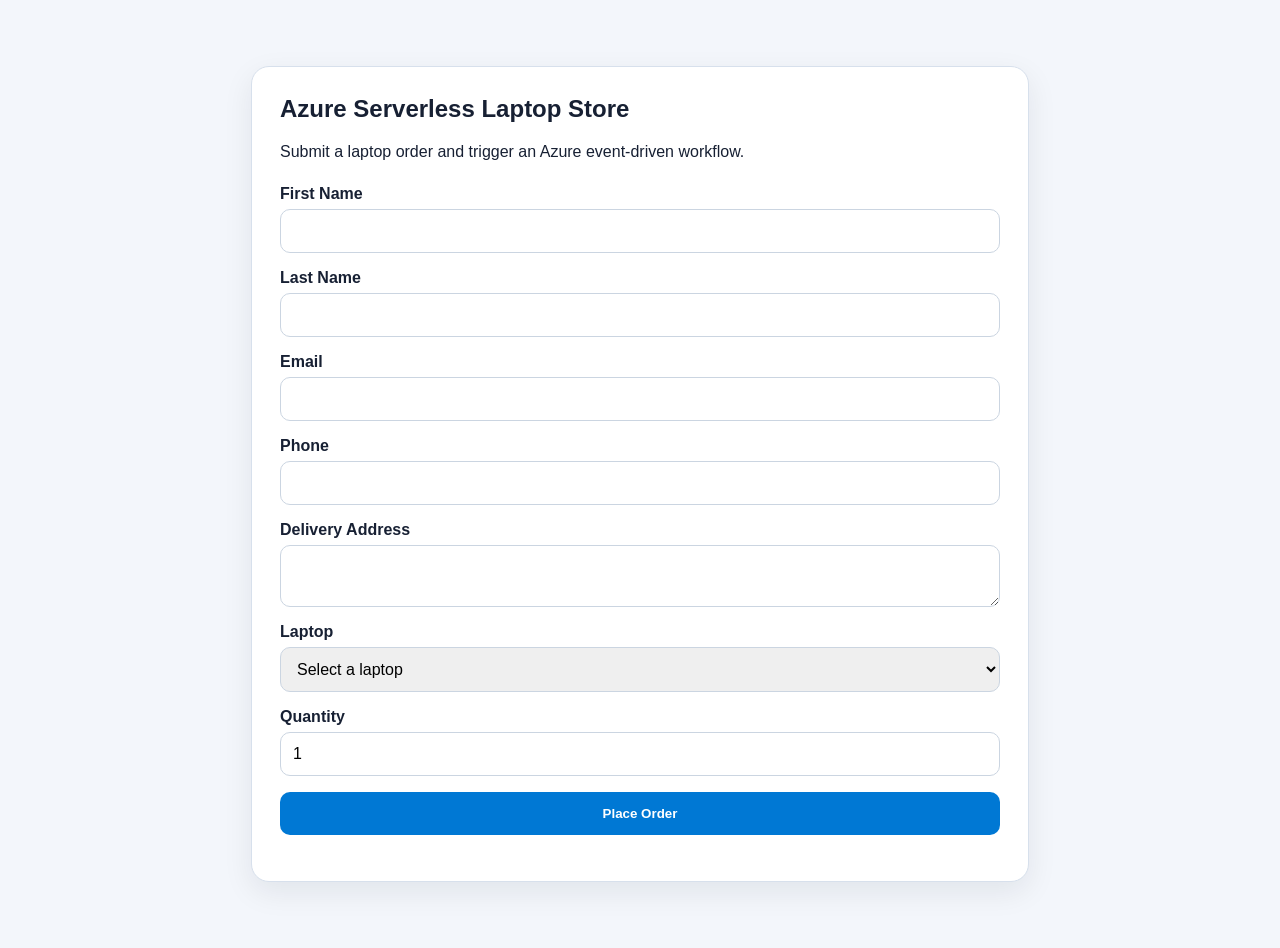
==== index.html @ 23d53149 "feat: serve frontend from repo root for GitHub Pages deployment" ====
<!DOCTYPE html>
<html lang="en">
<head>
  <meta charset="UTF-8" />
  <meta name="viewport" content="width=device-width, initial-scale=1.0" />
  <title>Azure Serverless Laptop Order Store</title>
  <link rel="stylesheet" href="styles.css" />
</head>
<body>
  <main class="container">
    <section class="card">
      <h1>Azure Serverless Laptop Store</h1>
      <p>Submit a laptop order and trigger an Azure event-driven workflow.</p>
      <form id="orderForm">
        <label>First Name<input type="text" id="firstName" required /></label>
        <label>Last Name<input type="text" id="lastName" required /></label>
        <label>Email<input type="email" id="email" required /></label>
        <label>Phone<input type="tel" id="phone" required /></label>
        <label>Delivery Address<textarea id="address" required></textarea></label>
        <label>Laptop<select id="productId" required>
          <option value="">Select a laptop</option>
          <option value="LAPTOP-001">NimbusBook Pro 14</option>
          <option value="LAPTOP-002">AzureBook Air 13</option>
          <option value="LAPTOP-003">CloudStation 15</option>
        </select></label>
        <label>Quantity<input type="number" id="quantity" min="1" value="1" required /></label>
        <button type="submit">Place Order</button>
      </form>
      <div id="result"></div>
    </section>
  </main>
  <script src="app.js"></script>
</body>
</html>
---- styles.css ----
body{margin:0;font-family:Arial,sans-serif;background:#f3f6fb;color:#172033}.container{min-height:100vh;display:grid;place-items:center;padding:24px}.card{width:100%;max-width:720px;background:#fff;border:1px solid #d7e0ec;border-radius:18px;padding:28px;box-shadow:0 10px 30px rgba(15,23,42,.08)}h1{margin-top:0}form{display:grid;gap:16px;margin-top:24px}label{display:grid;gap:6px;font-weight:700}input,textarea,select{border:1px solid #cbd5e1;border-radius:10px;padding:12px;font-size:16px}button{border:none;border-radius:10px;padding:14px 18px;background:#0078d4;color:#fff;font-weight:700;cursor:pointer}button:hover{background:#005ea6}#result{margin-top:18px;font-weight:700}
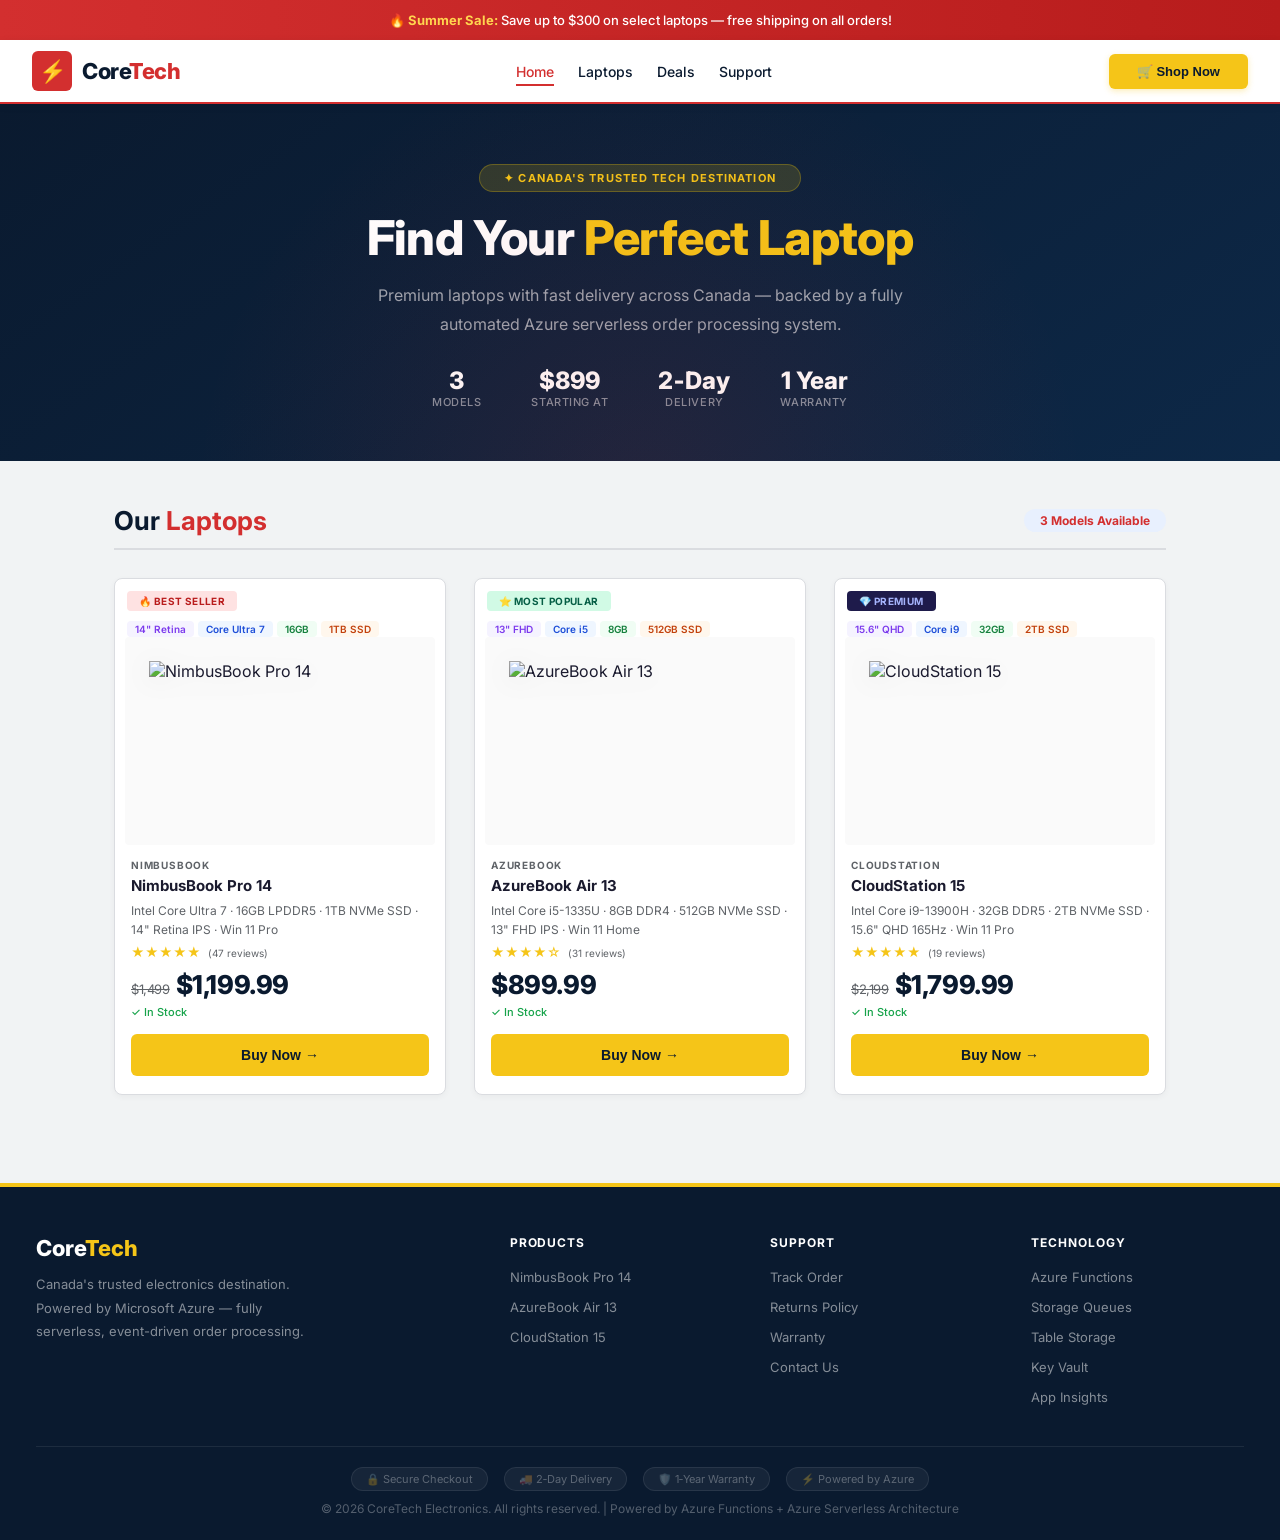
==== commit 24f4edf5: "feat: replace plain order form with CoreTech professional storefront" ====
--- a/index.html
+++ b/index.html
@@ -1,34 +1,391 @@
 <!DOCTYPE html>
 <html lang="en">
 <head>
-  <meta charset="UTF-8" />
-  <meta name="viewport" content="width=device-width, initial-scale=1.0" />
-  <title>Azure Serverless Laptop Order Store</title>
-  <link rel="stylesheet" href="styles.css" />
+  <meta charset="UTF-8"/>
+  <meta name="viewport" content="width=device-width, initial-scale=1.0"/>
+  <title>CoreTech — Canada's Electronics Destination</title>
+  <link href="https://fonts.googleapis.com/css2?family=Inter:wght@300;400;500;600;700;800&display=swap" rel="stylesheet"/>
+  <style>
+    :root{--navy:#0a1a2f;--red:#d32f2f;--red-dk:#b71c1c;--gold:#f5c518;--text:#1a1a2e;--muted:#5f6368;--border:#dadce0;--bg:#f1f3f4;--card:#ffffff;--r:8px;}
+    *,*::before,*::after{box-sizing:border-box;margin:0;padding:0;}
+    body{font-family:'Inter',sans-serif;background:var(--bg);color:var(--text);}
+    nav{background:#fff;display:flex;align-items:center;justify-content:space-between;padding:0 32px;height:64px;position:sticky;top:0;z-index:100;box-shadow:0 2px 8px rgba(0,0,0,.08);border-bottom:2px solid var(--red);}
+    .n-logo{display:flex;align-items:center;gap:10px;text-decoration:none;}
+    .n-icon{width:40px;height:40px;background:var(--red);border-radius:6px;display:flex;align-items:center;justify-content:center;font-size:22px;color:#fff;font-weight:800;}
+    .n-txt{font-size:22px;font-weight:800;color:var(--navy);letter-spacing:-.5px;}
+    .n-txt span{color:var(--red);}
+    .n-links{display:flex;gap:24px;list-style:none;}
+    .n-links a{color:var(--navy);font-size:14px;font-weight:500;text-decoration:none;transition:color .2s;padding:4px 0;border-bottom:2px solid transparent;}
+    .n-links a:hover,.n-links a.active{color:var(--red);border-bottom-color:var(--red);}
+    .n-cta{background:var(--gold);color:var(--navy);padding:10px 28px;border-radius:6px;font-size:13px;font-weight:700;text-decoration:none;transition:all .2s;box-shadow:0 2px 6px rgba(245,197,24,.3);cursor:pointer;border:none;}
+    .n-cta:hover{background:#e6b800;transform:scale(1.02);}
+    .promo{background:linear-gradient(90deg,var(--red),#b71c1c);text-align:center;padding:12px;color:#fff;font-size:13px;font-weight:500;}
+    .promo strong{font-weight:700;color:#ffd54f;}
+    .hero{background:linear-gradient(145deg,#0a1a2f 0%,#0d2847 100%);padding:60px 36px 52px;text-align:center;position:relative;overflow:hidden;}
+    .hero::before{content:'';position:absolute;top:-60px;left:50%;transform:translateX(-50%);width:900px;height:900px;background:radial-gradient(circle,rgba(211,47,47,.12) 0%,transparent 70%);pointer-events:none;}
+    .h-pill{display:inline-block;background:rgba(255,215,0,.15);color:var(--gold);border:1px solid rgba(255,215,0,.25);padding:6px 24px;border-radius:30px;font-size:11px;font-weight:700;letter-spacing:.1em;text-transform:uppercase;margin-bottom:20px;}
+    .hero h1{font-size:48px;font-weight:800;color:#fff;line-height:1.1;letter-spacing:-.6px;margin-bottom:16px;}
+    .hero h1 span{color:var(--gold);}
+    .hero p{font-size:16px;color:rgba(255,255,255,.6);max-width:560px;margin:0 auto 28px;line-height:1.8;}
+    .h-stats{display:flex;justify-content:center;gap:50px;}
+    .h-stat .v{font-size:24px;font-weight:800;color:#fff;}
+    .h-stat .l{font-size:11px;color:rgba(255,255,255,.5);font-weight:500;letter-spacing:.05em;text-transform:uppercase;}
+    .pw{max-width:1100px;margin:0 auto;padding:44px 24px 64px;}
+    .sh{display:flex;align-items:center;justify-content:space-between;margin-bottom:28px;border-bottom:2px solid var(--border);padding-bottom:12px;}
+    .sh h2{font-size:26px;font-weight:700;color:var(--navy);}
+    .sh h2 span{color:var(--red);}
+    .cp{background:#e8f0fe;color:var(--red);font-size:12px;font-weight:700;padding:4px 16px;border-radius:30px;}
+    .grid{display:grid;grid-template-columns:repeat(3,1fr);gap:28px;}
+    @media(max-width:900px){.grid{grid-template-columns:repeat(2,1fr);}}
+    @media(max-width:600px){.grid{grid-template-columns:1fr;}}
+    .card{background:var(--card);border-radius:var(--r);display:flex;flex-direction:column;overflow:hidden;transition:transform .25s,box-shadow .25s;border:1px solid var(--border);box-shadow:0 2px 6px rgba(0,0,0,.04);}
+    .card:hover{transform:translateY(-6px);box-shadow:0 16px 32px rgba(0,0,0,.1);border-color:var(--red);}
+    .cb{display:inline-block;font-size:10px;font-weight:700;text-transform:uppercase;letter-spacing:.04em;padding:4px 12px;border-radius:4px;margin:12px 0 0 12px;}
+    .badge-row{min-height:30px;}
+    .b-hot{background:#fee2e2;color:#b91c1c;}
+    .b-prem{background:#1e1b4b;color:#a5b4fc;}
+    .b-new{background:#d1fae5;color:#065f46;}
+    .sr{display:flex;flex-wrap:wrap;gap:4px;padding:10px 12px 0;}
+    .sp{font-size:10px;font-weight:600;padding:2px 8px;border-radius:4px;background:#f1f3f4;color:var(--muted);}
+    .sc{background:#f5f3ff;color:#7c3aed;}
+    .su{background:#eff6ff;color:#1d4ed8;}
+    .sm{background:#f0fdf4;color:#15803d;}
+    .ss{background:#fff7ed;color:#c2410c;}
+    .lv-wrap{padding:20px 20px 8px;background:#fafafa;border-radius:4px;margin:0 10px;}
+    .laptop-img{width:100%;height:180px;object-fit:contain;padding:4px;display:block;filter:drop-shadow(0 4px 12px rgba(0,0,0,.06));}
+    .cb-body{padding:14px 16px 18px;flex:1;display:flex;flex-direction:column;gap:5px;}
+    .c-brand{font-size:10px;font-weight:700;color:var(--muted);text-transform:uppercase;letter-spacing:.08em;}
+    .c-name{font-size:15px;font-weight:700;color:var(--text);line-height:1.3;}
+    .c-spec{font-size:12px;color:var(--muted);line-height:1.6;flex:1;}
+    .c-star{font-size:13px;color:var(--gold);}
+    .c-star span{font-size:10px;color:var(--muted);margin-left:3px;}
+    .c-price{font-size:26px;font-weight:800;letter-spacing:-.4px;color:var(--navy);margin-top:4px;}
+    .c-price .was{font-size:13px;font-weight:400;color:var(--muted);text-decoration:line-through;margin-right:6px;}
+    .c-av{font-size:11px;font-weight:500;}
+    .av-y{color:#16a34a;}
+    .btn-buy{display:block;width:100%;padding:13px 14px;background:var(--gold);color:var(--navy);text-align:center;text-decoration:none;border-radius:6px;font-size:14px;font-weight:700;transition:all .2s;margin-top:10px;border:none;cursor:pointer;}
+    .btn-buy:hover{background:#e6b800;transform:scale(1.01);box-shadow:0 4px 12px rgba(245,197,24,.25);}
+
+    /* MODAL */
+    .modal-overlay{display:none;position:fixed;inset:0;background:rgba(0,0,0,.55);z-index:1000;align-items:center;justify-content:center;padding:16px;}
+    .modal-overlay.active{display:flex;}
+    .modal{background:#fff;border-radius:12px;width:100%;max-width:480px;padding:32px;position:relative;box-shadow:0 24px 64px rgba(0,0,0,.2);}
+    .modal-close{position:absolute;top:16px;right:20px;font-size:22px;cursor:pointer;color:var(--muted);background:none;border:none;line-height:1;}
+    .modal-close:hover{color:var(--text);}
+    .modal-title{font-size:20px;font-weight:800;color:var(--navy);margin-bottom:4px;}
+    .modal-sub{font-size:13px;color:var(--muted);margin-bottom:20px;}
+    .modal-laptop{background:#f8faff;border:1px solid #dbeafe;border-radius:8px;padding:10px 14px;margin-bottom:20px;font-size:13px;font-weight:600;color:var(--navy);}
+    .modal-laptop span{color:var(--red);}
+    .form-row{display:grid;grid-template-columns:1fr 1fr;gap:12px;}
+    .form-group{display:flex;flex-direction:column;gap:5px;margin-bottom:12px;}
+    .form-group label{font-size:12px;font-weight:600;color:var(--text);}
+    .form-group input,.form-group textarea{padding:10px 12px;border:1.5px solid var(--border);border-radius:6px;font-size:13px;font-family:'Inter',sans-serif;outline:none;transition:border .2s;}
+    .form-group input:focus,.form-group textarea:focus{border-color:var(--navy);}
+    .form-group textarea{resize:vertical;min-height:70px;}
+    .qty-row{display:flex;align-items:center;gap:12px;}
+    .qty-row input{width:80px;text-align:center;}
+    .modal-submit{width:100%;padding:13px;background:var(--navy);color:#fff;border:none;border-radius:8px;font-size:15px;font-weight:700;cursor:pointer;transition:background .2s;margin-top:8px;}
+    .modal-submit:hover{background:#0d2847;}
+    .modal-submit:disabled{background:#aaa;cursor:not-allowed;}
+
+    /* SUCCESS / ERROR states */
+    .result-box{display:none;padding:16px;border-radius:8px;margin-top:16px;font-size:13px;font-weight:500;}
+    .result-box.success{display:block;background:#d1fae5;color:#065f46;border:1px solid #6ee7b7;}
+    .result-box.error{display:block;background:#fee2e2;color:#b91c1c;border:1px solid #fca5a5;}
+
+    footer{background:#0a1a2f;color:rgba(255,255,255,.7);padding:48px 36px 24px;margin-top:24px;border-top:4px solid var(--gold);}
+    .fg{display:grid;grid-template-columns:2fr 1fr 1fr 1fr;gap:48px;max-width:1380px;margin:0 auto 40px;}
+    .fa .br{font-size:22px;font-weight:800;color:#fff;margin-bottom:12px;}
+    .fa .br span{color:var(--gold);}
+    .fa p{font-size:13px;line-height:1.8;max-width:280px;color:rgba(255,255,255,.5);}
+    .fc h4{font-size:12px;font-weight:700;color:#fff;text-transform:uppercase;letter-spacing:.08em;margin-bottom:16px;}
+    .fc ul{list-style:none;display:flex;flex-direction:column;gap:10px;}
+    .fc ul a{font-size:13px;color:rgba(255,255,255,.5);text-decoration:none;transition:color .2s;}
+    .fc ul a:hover{color:var(--gold);}
+    .fb{border-top:1px solid rgba(255,255,255,.08);padding-top:20px;text-align:center;font-size:12px;color:rgba(255,255,255,.3);max-width:1380px;margin:0 auto;}
+    .fbd{display:flex;justify-content:center;gap:16px;margin-bottom:10px;}
+    .fbdg{background:rgba(255,255,255,.05);border:1px solid rgba(255,255,255,.08);padding:4px 14px;border-radius:30px;font-size:11px;}
+  </style>
 </head>
 <body>
-  <main class="container">
-    <section class="card">
-      <h1>Azure Serverless Laptop Store</h1>
-      <p>Submit a laptop order and trigger an Azure event-driven workflow.</p>
-      <form id="orderForm">
-        <label>First Name<input type="text" id="firstName" required /></label>
-        <label>Last Name<input type="text" id="lastName" required /></label>
-        <label>Email<input type="email" id="email" required /></label>
-        <label>Phone<input type="tel" id="phone" required /></label>
-        <label>Delivery Address<textarea id="address" required></textarea></label>
-        <label>Laptop<select id="productId" required>
-          <option value="">Select a laptop</option>
-          <option value="LAPTOP-001">NimbusBook Pro 14</option>
-          <option value="LAPTOP-002">AzureBook Air 13</option>
-          <option value="LAPTOP-003">CloudStation 15</option>
-        </select></label>
-        <label>Quantity<input type="number" id="quantity" min="1" value="1" required /></label>
-        <button type="submit">Place Order</button>
-      </form>
-      <div id="result"></div>
-    </section>
-  </main>
-  <script src="app.js"></script>
+
+<div class="promo">🔥 <strong>Summer Sale:</strong> Save up to $300 on select laptops — free shipping on all orders!</div>
+
+<nav>
+  <a href="index.html" class="n-logo">
+    <div class="n-icon">⚡</div>
+    <span class="n-txt">Core<span>Tech</span></span>
+  </a>
+  <ul class="n-links">
+    <li><a href="index.html" class="active">Home</a></li>
+    <li><a href="#laptops">Laptops</a></li>
+    <li><a href="#laptops">Deals</a></li>
+    <li><a href="#laptops">Support</a></li>
+  </ul>
+  <button class="n-cta" onclick="document.getElementById('laptops').scrollIntoView({behavior:'smooth'})">🛒 Shop Now</button>
+</nav>
+
+<div class="hero">
+  <div class="h-pill">✦ Canada's Trusted Tech Destination</div>
+  <h1>Find Your <span>Perfect Laptop</span></h1>
+  <p>Premium laptops with fast delivery across Canada — backed by a fully automated Azure serverless order processing system.</p>
+  <div class="h-stats">
+    <div class="h-stat"><div class="v">3</div><div class="l">Models</div></div>
+    <div class="h-stat"><div class="v">$899</div><div class="l">Starting At</div></div>
+    <div class="h-stat"><div class="v">2‑Day</div><div class="l">Delivery</div></div>
+    <div class="h-stat"><div class="v">1 Year</div><div class="l">Warranty</div></div>
+  </div>
+</div>
+
+<div class="pw" id="laptops">
+  <div class="sh">
+    <h2>Our <span>Laptops</span></h2>
+    <span class="cp">3 Models Available</span>
+  </div>
+  <div class="grid">
+
+    <!-- 1: NimbusBook Pro 14 -->
+    <div class="card">
+      <div class="badge-row"><div class="cb b-hot">🔥 Best Seller</div></div>
+      <div class="sr">
+        <span class="sp sc">14" Retina</span>
+        <span class="sp su">Core Ultra 7</span>
+        <span class="sp sm">16GB</span>
+        <span class="sp ss">1TB SSD</span>
+      </div>
+      <div class="lv-wrap">
+        <img src="https://cdn2.electronicscrazy.sg/Productimage/2022-08-0801-36-2446.webp" alt="NimbusBook Pro 14" class="laptop-img"/>
+      </div>
+      <div class="cb-body">
+        <div class="c-brand">NimbusBook</div>
+        <div class="c-name">NimbusBook Pro 14</div>
+        <div class="c-spec">Intel Core Ultra 7 · 16GB LPDDR5 · 1TB NVMe SSD · 14" Retina IPS · Win 11 Pro</div>
+        <div class="c-star">★★★★★ <span>(47 reviews)</span></div>
+        <div class="c-price"><span class="was">$1,499</span>$1,199.99</div>
+        <div class="c-av av-y">✓ In Stock</div>
+        <button class="btn-buy" onclick="openModal('NimbusBook Pro 14', '$1,199.99')">Buy Now →</button>
+      </div>
+    </div>
+
+    <!-- 2: AzureBook Air 13 -->
+    <div class="card">
+      <div class="badge-row"><div class="cb b-new">⭐ Most Popular</div></div>
+      <div class="sr">
+        <span class="sp sc">13" FHD</span>
+        <span class="sp su">Core i5</span>
+        <span class="sp sm">8GB</span>
+        <span class="sp ss">512GB SSD</span>
+      </div>
+      <div class="lv-wrap">
+        <img src="https://m.media-amazon.com/images/I/61GJTwv3WQL.jpg" alt="AzureBook Air 13" class="laptop-img"/>
+      </div>
+      <div class="cb-body">
+        <div class="c-brand">AzureBook</div>
+        <div class="c-name">AzureBook Air 13</div>
+        <div class="c-spec">Intel Core i5-1335U · 8GB DDR4 · 512GB NVMe SSD · 13" FHD IPS · Win 11 Home</div>
+        <div class="c-star">★★★★☆ <span>(31 reviews)</span></div>
+        <div class="c-price">$899.99</div>
+        <div class="c-av av-y">✓ In Stock</div>
+        <button class="btn-buy" onclick="openModal('AzureBook Air 13', '$899.99')">Buy Now →</button>
+      </div>
+    </div>
+
+    <!-- 3: CloudStation 15 -->
+    <div class="card">
+      <div class="badge-row"><div class="cb b-prem">💎 Premium</div></div>
+      <div class="sr">
+        <span class="sp sc">15.6" QHD</span>
+        <span class="sp su">Core i9</span>
+        <span class="sp sm">32GB</span>
+        <span class="sp ss">2TB SSD</span>
+      </div>
+      <div class="lv-wrap">
+        <img src="https://www.pc-canada.com/dd2/img/item/A-1500x1500/8749099.jpg" alt="CloudStation 15" class="laptop-img"/>
+      </div>
+      <div class="cb-body">
+        <div class="c-brand">CloudStation</div>
+        <div class="c-name">CloudStation 15</div>
+        <div class="c-spec">Intel Core i9-13900H · 32GB DDR5 · 2TB NVMe SSD · 15.6" QHD 165Hz · Win 11 Pro</div>
+        <div class="c-star">★★★★★ <span>(19 reviews)</span></div>
+        <div class="c-price"><span class="was">$2,199</span>$1,799.99</div>
+        <div class="c-av av-y">✓ In Stock</div>
+        <button class="btn-buy" onclick="openModal('CloudStation 15', '$1,799.99')">Buy Now →</button>
+      </div>
+    </div>
+
+  </div>
+</div>
+
+<!-- ORDER MODAL -->
+<div class="modal-overlay" id="orderModal">
+  <div class="modal">
+    <button class="modal-close" onclick="closeModal()">✕</button>
+    <div class="modal-title">Complete Your Order</div>
+    <div class="modal-sub">Fill in your details below to place your order.</div>
+
+    <div class="modal-laptop">
+      🛒 Ordering: <span id="modalLaptopName">—</span> &nbsp;·&nbsp; <span id="modalLaptopPrice">—</span>
+    </div>
+
+    <div class="form-row">
+      <div class="form-group">
+        <label>First Name *</label>
+        <input type="text" id="firstName" placeholder="Rahat" required/>
+      </div>
+      <div class="form-group">
+        <label>Last Name *</label>
+        <input type="text" id="lastName" placeholder="Anik" required/>
+      </div>
+    </div>
+
+    <div class="form-group">
+      <label>Email Address *</label>
+      <input type="email" id="email" placeholder="you@example.com" required/>
+    </div>
+
+    <div class="form-group">
+      <label>Phone Number *</label>
+      <input type="tel" id="phone" placeholder="416-555-1234" required/>
+    </div>
+
+    <div class="form-group">
+      <label>Delivery Address *</label>
+      <textarea id="deliveryAddress" placeholder="123 Main St, Toronto, ON M5V 1A1"></textarea>
+    </div>
+
+    <div class="form-group">
+      <label>Quantity *</label>
+      <div class="qty-row">
+        <input type="number" id="quantity" value="1" min="1" max="10"/>
+        <span style="font-size:12px;color:var(--muted);">Max 10 per order</span>
+      </div>
+    </div>
+
+    <button class="modal-submit" id="submitBtn" onclick="submitOrder()">
+      Place Order →
+    </button>
+
+    <div class="result-box" id="resultBox"></div>
+  </div>
+</div>
+
+<footer>
+  <div class="fg">
+    <div class="fa">
+      <div class="br">Core<span>Tech</span></div>
+      <p>Canada's trusted electronics destination. Powered by Microsoft Azure — fully serverless, event-driven order processing.</p>
+    </div>
+    <div class="fc"><h4>Products</h4><ul><li><a href="#laptops">NimbusBook Pro 14</a></li><li><a href="#laptops">AzureBook Air 13</a></li><li><a href="#laptops">CloudStation 15</a></li></ul></div>
+    <div class="fc"><h4>Support</h4><ul><li><a href="#">Track Order</a></li><li><a href="#">Returns Policy</a></li><li><a href="#">Warranty</a></li><li><a href="#">Contact Us</a></li></ul></div>
+    <div class="fc"><h4>Technology</h4><ul><li><a href="#">Azure Functions</a></li><li><a href="#">Storage Queues</a></li><li><a href="#">Table Storage</a></li><li><a href="#">Key Vault</a></li><li><a href="#">App Insights</a></li></ul></div>
+  </div>
+  <div class="fb">
+    <div class="fbd">
+      <span class="fbdg">🔒 Secure Checkout</span>
+      <span class="fbdg">🚚 2‑Day Delivery</span>
+      <span class="fbdg">🛡️ 1‑Year Warranty</span>
+      <span class="fbdg">⚡ Powered by Azure</span>
+    </div>
+    <p>© 2026 CoreTech Electronics. All rights reserved. | Powered by Azure Functions + Azure Serverless Architecture</p>
+  </div>
+</footer>
+
+<script>
+  const AZURE_ENDPOINT = 'https://func-order-processing-dev.azurewebsites.net/api/submit_order';
+
+  let currentLaptop = '';
+
+  function openModal(laptopName, price) {
+    currentLaptop = laptopName;
+    document.getElementById('modalLaptopName').textContent = laptopName;
+    document.getElementById('modalLaptopPrice').textContent = price;
+    document.getElementById('orderModal').classList.add('active');
+    document.getElementById('resultBox').className = 'result-box';
+    document.getElementById('resultBox').textContent = '';
+    document.getElementById('submitBtn').disabled = false;
+    document.getElementById('submitBtn').textContent = 'Place Order →';
+    // Clear form
+    ['firstName','lastName','email','phone','deliveryAddress'].forEach(id => {
+      document.getElementById(id).value = '';
+    });
+    document.getElementById('quantity').value = 1;
+  }
+
+  function closeModal() {
+    document.getElementById('orderModal').classList.remove('active');
+  }
+
+  // Close modal on overlay click
+  document.getElementById('orderModal').addEventListener('click', function(e) {
+    if (e.target === this) closeModal();
+  });
+
+  async function submitOrder() {
+    const firstName = document.getElementById('firstName').value.trim();
+    const lastName = document.getElementById('lastName').value.trim();
+    const email = document.getElementById('email').value.trim();
+    const phone = document.getElementById('phone').value.trim();
+    const deliveryAddress = document.getElementById('deliveryAddress').value.trim();
+    const quantity = parseInt(document.getElementById('quantity').value);
+
+    // Client-side validation
+    if (!firstName || !lastName || !email || !phone || !deliveryAddress) {
+      showResult('error', '⚠ Please fill in all required fields.');
+      return;
+    }
+    if (!email.includes('@') || !email.includes('.')) {
+      showResult('error', '⚠ Please enter a valid email address.');
+      return;
+    }
+    if (quantity < 1 || quantity > 10) {
+      showResult('error', '⚠ Quantity must be between 1 and 10.');
+      return;
+    }
+
+    const btn = document.getElementById('submitBtn');
+    btn.disabled = true;
+    btn.textContent = 'Placing order...';
+
+    try {
+      const response = await fetch(AZURE_ENDPOINT, {
+        method: 'POST',
+        headers: { 'Content-Type': 'application/json' },
+        body: JSON.stringify({
+          firstName,
+          lastName,
+          email,
+          phone,
+          deliveryAddress,
+          laptop: currentLaptop,
+          quantity
+        })
+      });
+
+      const data = await response.json();
+
+      if (response.ok && data.status === 'accepted') {
+        showResult('success',
+          `✅ Order placed successfully! Order ID: ${data.orderId}\n\nA confirmation email will be sent to ${email} shortly.`
+        );
+        btn.textContent = 'Order Placed ✓';
+      } else {
+        showResult('error', `⚠ ${data.message || 'Something went wrong. Please try again.'}`);
+        btn.disabled = false;
+        btn.textContent = 'Place Order →';
+      }
+    } catch (err) {
+      showResult('error', '⚠ Could not connect to the order system. Please try again.');
+      btn.disabled = false;
+      btn.textContent = 'Place Order →';
+    }
+  }
+
+  function showResult(type, message) {
+    const box = document.getElementById('resultBox');
+    box.className = `result-box ${type}`;
+    box.textContent = message;
+    box.scrollIntoView({ behavior: 'smooth', block: 'nearest' });
+  }
+</script>
 </body>
 </html>
